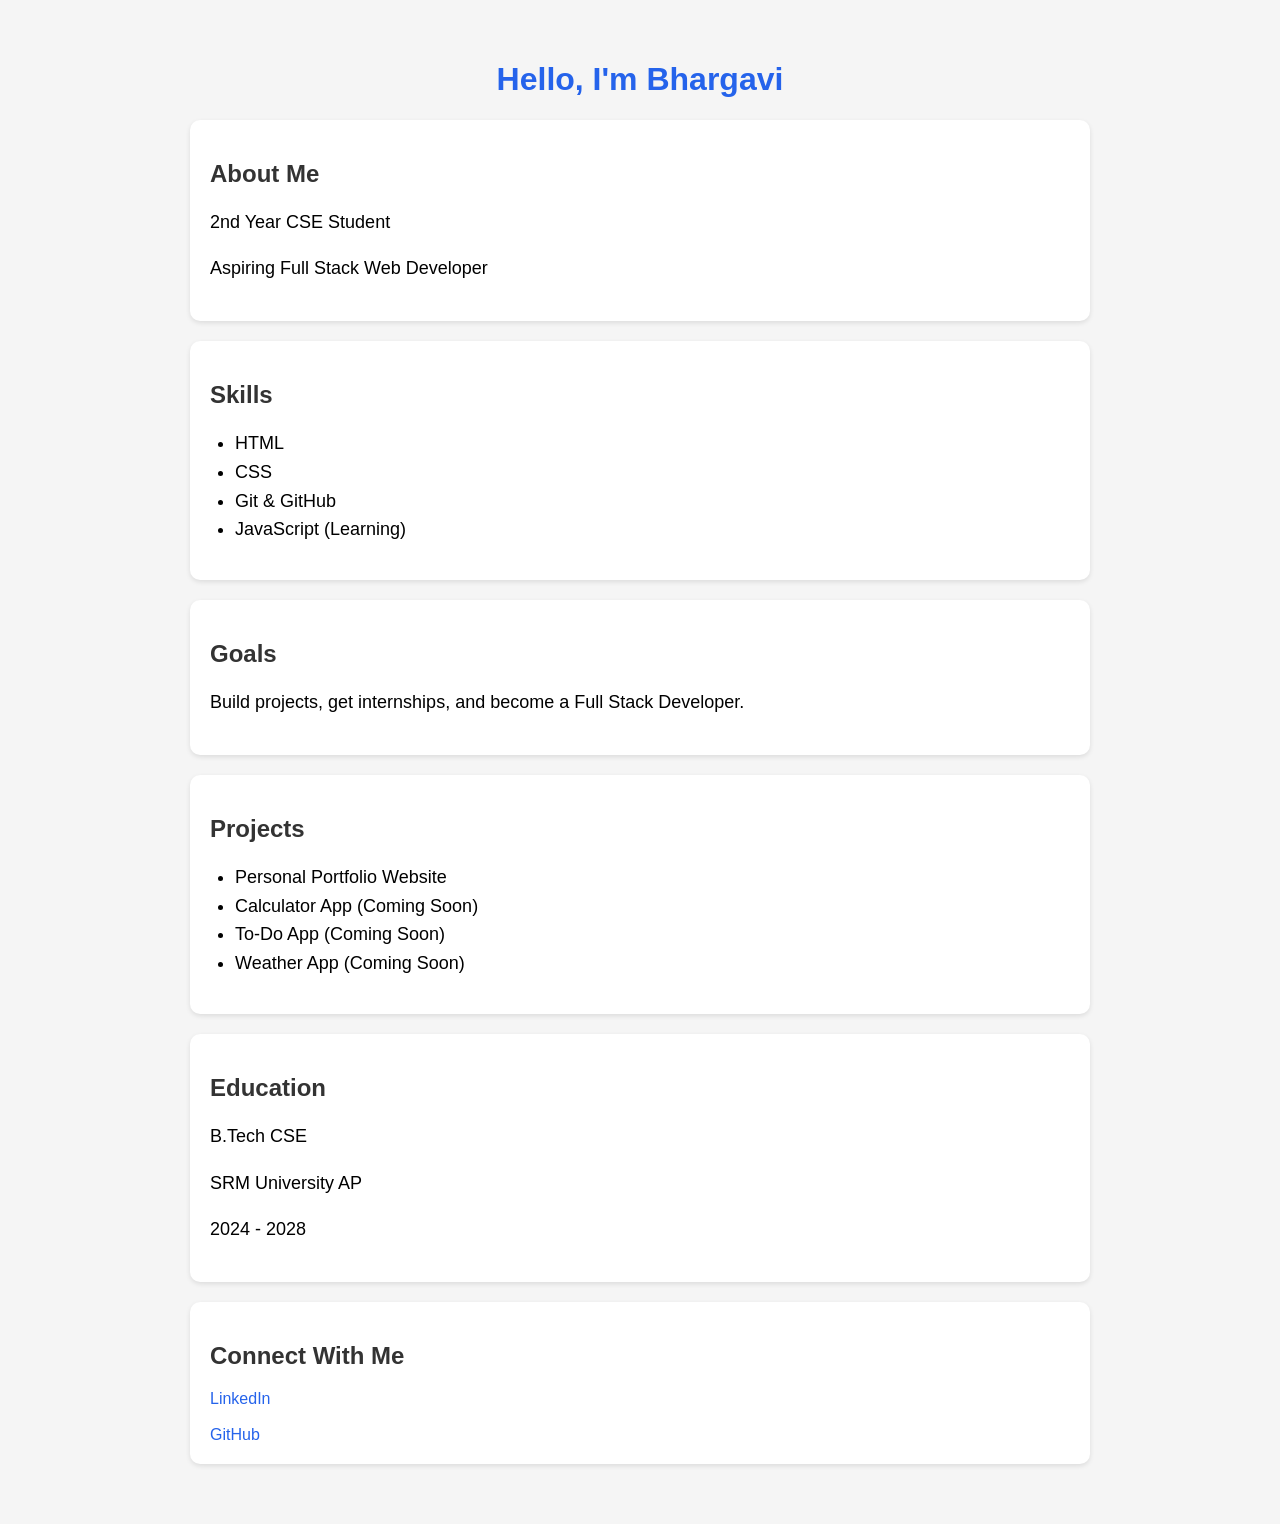
==== index.html @ 68063d1c "Update index.html" ====
<!DOCTYPE html>
<html>
<head>
    <title>Bhargavi's Portfolio</title>
    <link rel="stylesheet" href="style.css">
</head>

<body>

    <h1>Hello, I'm Bhargavi</h1>

    <section>
        <h2>About Me</h2>
        <p>2nd Year CSE Student</p>
        <p>Aspiring Full Stack Web Developer</p>
    </section>

    <section>
        <h2>Skills</h2>
        <ul>
            <li>HTML</li>
            <li>CSS</li>
            <li>Git & GitHub</li>
            <li>JavaScript (Learning)</li>
        </ul>
    </section>

    <section>
        <h2>Goals</h2>
        <p>Build projects, get internships, and become a Full Stack Developer.</p>
    </section>

    <section>
        <h2>Projects</h2>
        <ul>
            <li>Personal Portfolio Website</li>
            <li>Calculator App (Coming Soon)</li>
            <li>To-Do App (Coming Soon)</li>
            <li>Weather App (Coming Soon)</li>
        </ul>
    </section>

    <section>
        <h2>Education</h2>
        <p>B.Tech CSE</p>
        <p>SRM University AP</p>
        <p>2024 - 2028</p>
    </section>

    <section>
        <h2>Connect With Me</h2>
        <a href="YOUR_LINKEDIN_URL" target="_blank">LinkedIn</a>
        <br><br>
        <a href="https://github.com/sowjanyabhargavi5" target="_blank">GitHub</a>
    </section>

</body>
</html>
---- style.css ----
body{
    font-family: Arial, sans-serif;
    background-color: #f5f5f5;
    padding: 40px;
    max-width: 900px;
    margin: auto;
}

h1{
    color: #2563eb;
    text-align: center;
}

h2{
    color: #333;
}

p, li{
    font-size: 18px;
    line-height: 1.6;
}

section{
    background: white;
    padding: 20px;
    margin: 20px 0;
    border-radius: 10px;
    box-shadow: 0 2px 5px rgba(0,0,0,0.1);
}

ul{
    padding-left: 25px;
}

a{
    color: #2563eb;
    text-decoration: none;
}

button{
    background: #2563eb;
    color: white;
    border: none;
    padding: 10px 20px;
    border-radius: 5px;
    cursor: pointer;
    font-size: 16px;
}

button:hover{
    background: #1d4ed8;
}
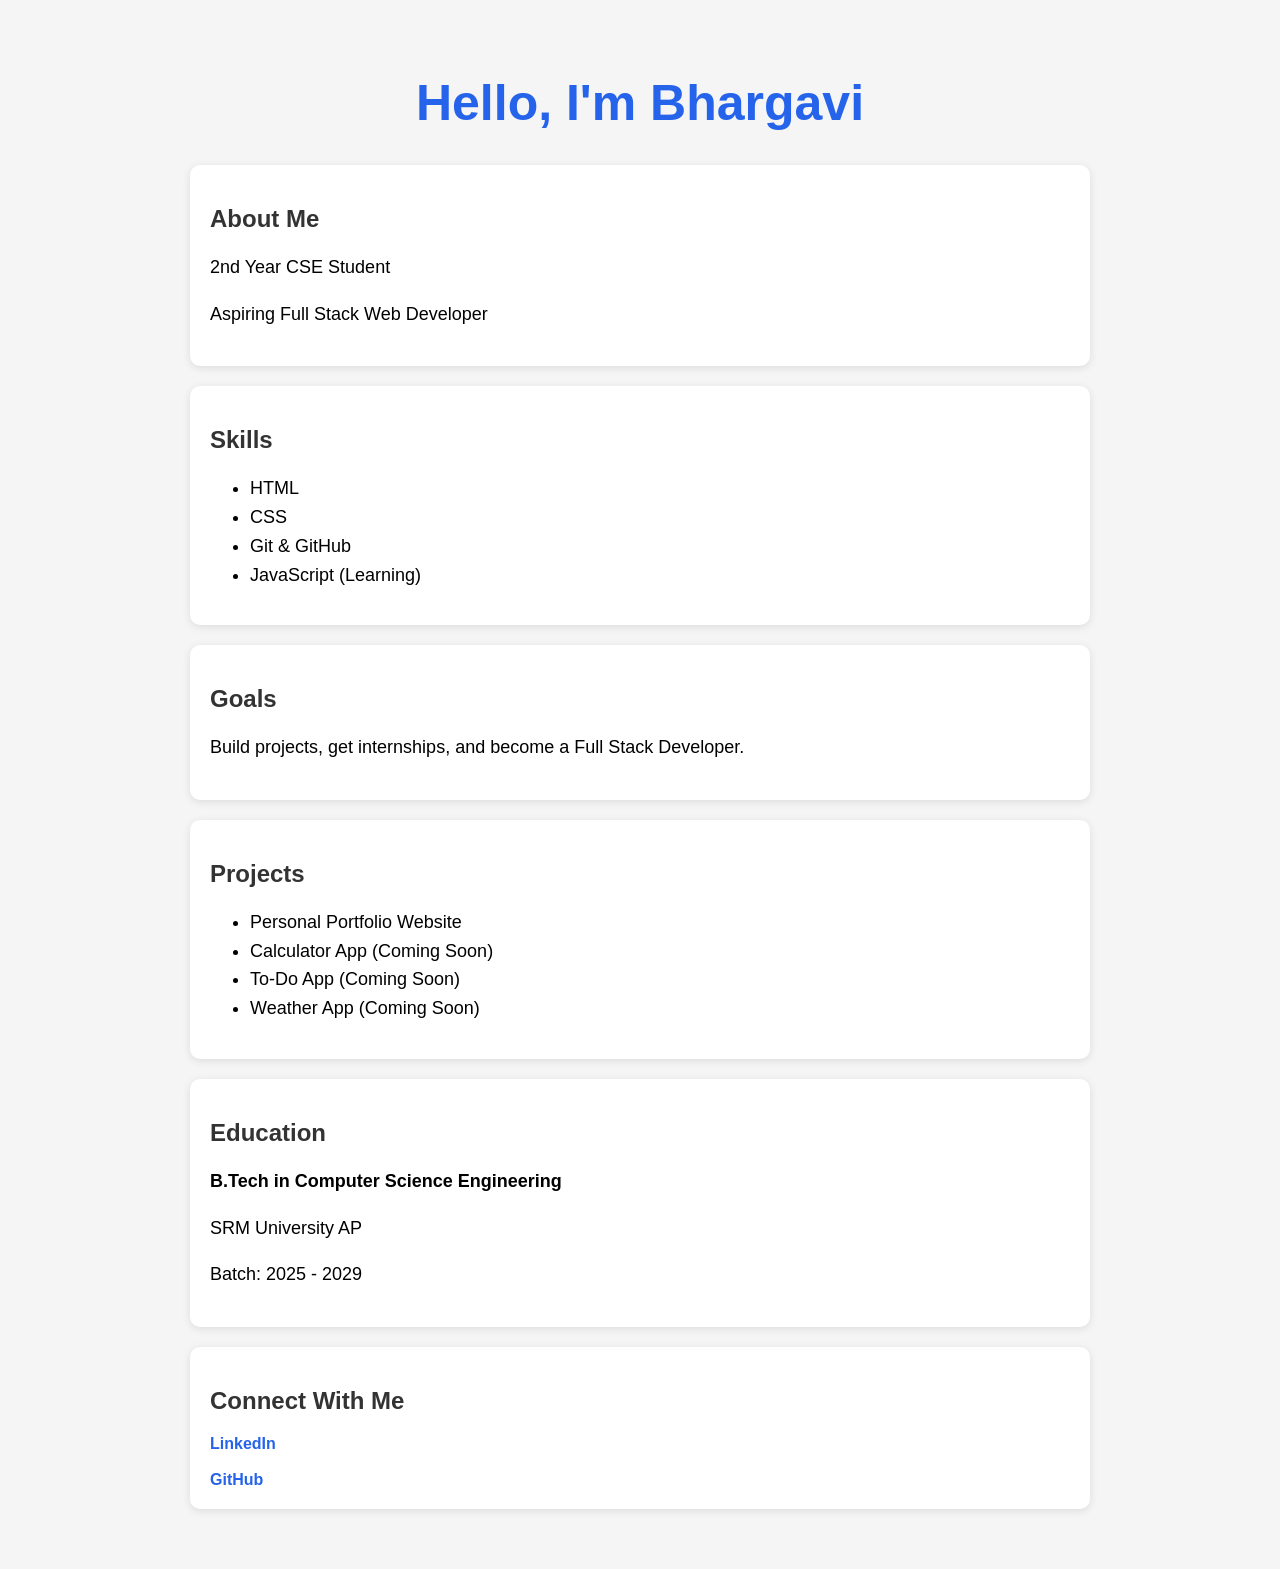
==== commit 39792991: "Update index.html" ====
--- a/index.html
+++ b/index.html
@@ -42,9 +42,9 @@
 
     <section>
         <h2>Education</h2>
-        <p>B.Tech CSE</p>
+        <p><strong>B.Tech in Computer Science Engineering</strong></p>
         <p>SRM University AP</p>
-        <p>2024 - 2028</p>
+        <p>Batch: 2025 - 2029</p>
     </section>
 
     <section>
--- a/style.css
+++ b/style.css
@@ -1,52 +1,40 @@
 body{
     font-family: Arial, sans-serif;
-    background-color: #f5f5f5;
-    padding: 40px;
-    max-width: 900px;
-    margin: auto;
+    background-color:#f5f5f5;
+    max-width:900px;
+    margin:auto;
+    padding:40px;
 }
 
 h1{
-    color: #2563eb;
-    text-align: center;
+    color:#2563eb;
+    text-align:center;
+    font-size:50px;
 }
 
 h2{
-    color: #333;
+    color:#333;
 }
 
-p, li{
-    font-size: 18px;
-    line-height: 1.6;
+p,li{
+    font-size:18px;
+    line-height:1.6;
 }
 
 section{
-    background: white;
-    padding: 20px;
-    margin: 20px 0;
-    border-radius: 10px;
-    box-shadow: 0 2px 5px rgba(0,0,0,0.1);
-}
-
-ul{
-    padding-left: 25px;
+    background:white;
+    padding:20px;
+    margin:20px 0;
+    border-radius:10px;
+    box-shadow:0 2px 8px rgba(0,0,0,0.1);
 }
 
 a{
-    color: #2563eb;
-    text-decoration: none;
+    color:#2563eb;
+    text-decoration:none;
+    font-weight:bold;
 }
 
-button{
-    background: #2563eb;
-    color: white;
-    border: none;
-    padding: 10px 20px;
-    border-radius: 5px;
-    cursor: pointer;
-    font-size: 16px;
+a:hover{
+    text-decoration:underline;
 }
-
-button:hover{
-    background: #1d4ed8;
-}
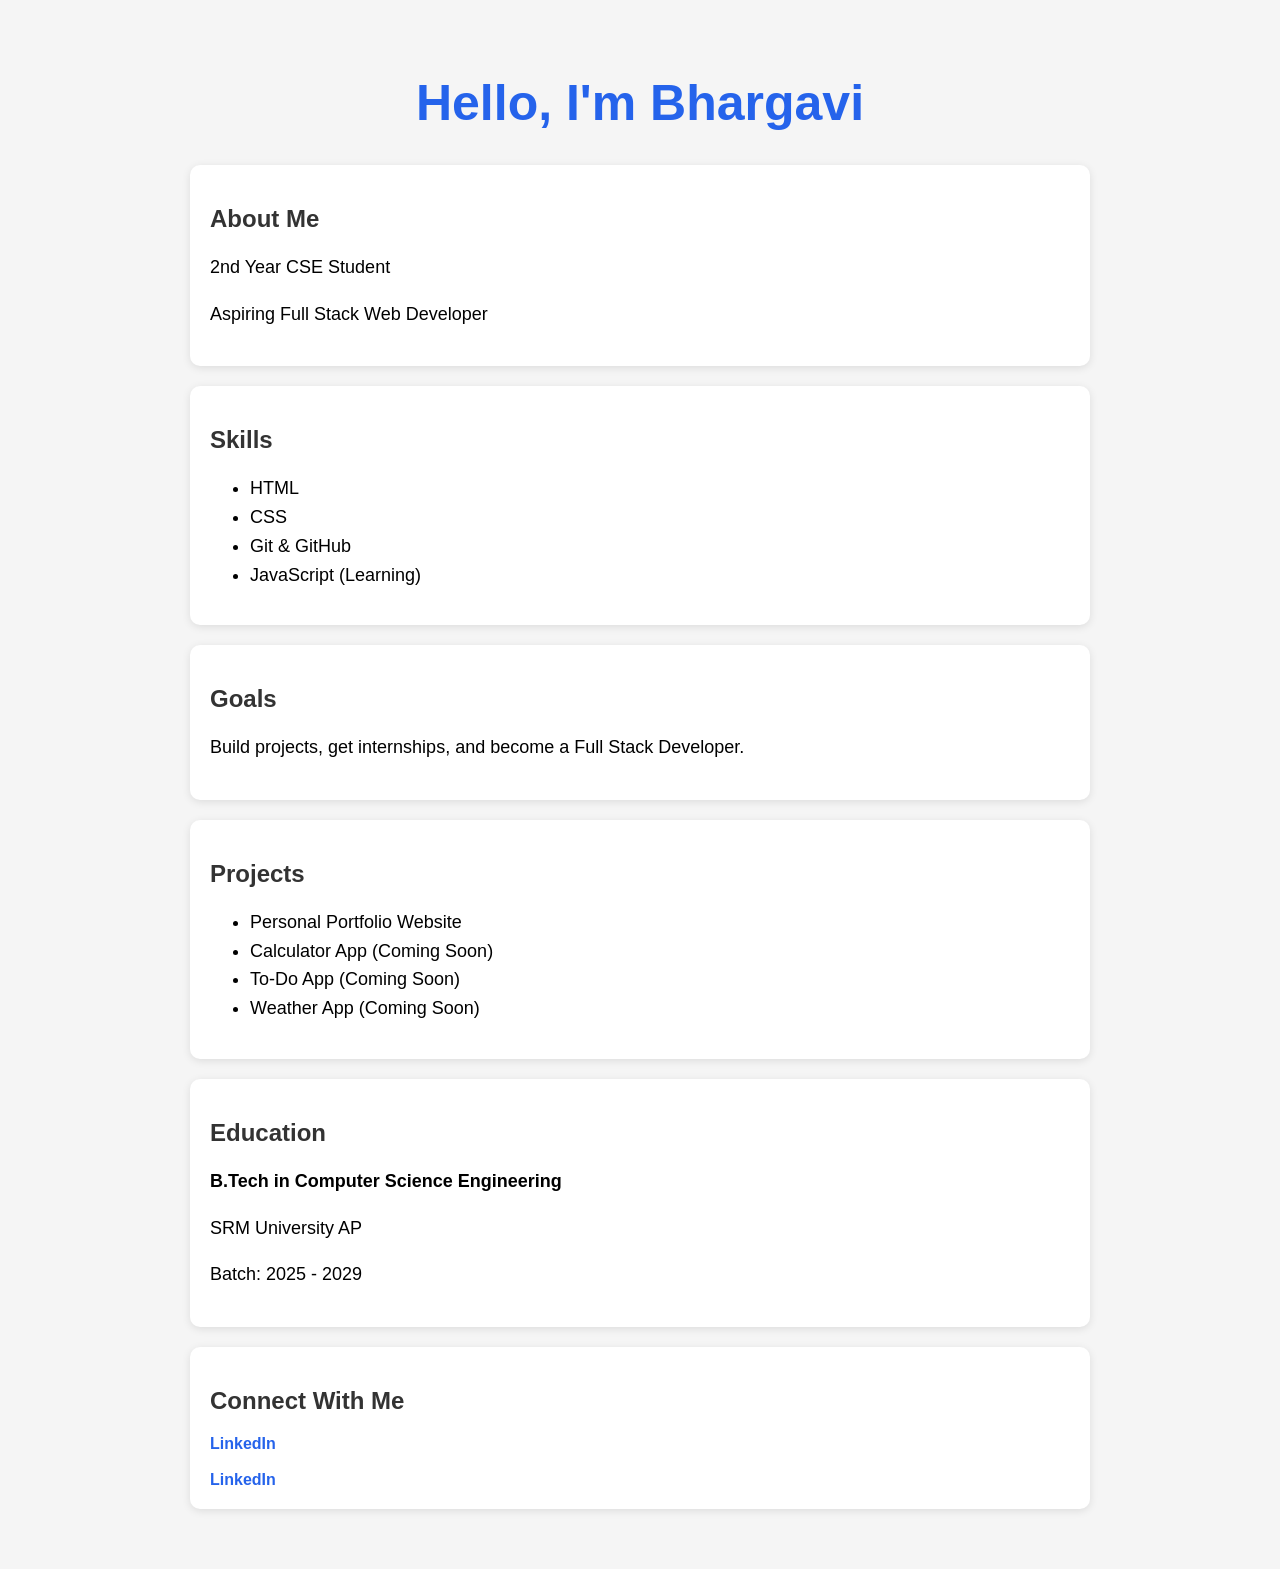
==== commit 45df7861: "Update index.html" ====
--- a/index.html
+++ b/index.html
@@ -51,7 +51,7 @@
         <h2>Connect With Me</h2>
         <a href="YOUR_LINKEDIN_URL" target="_blank">LinkedIn</a>
         <br><br>
-        <a href="https://github.com/sowjanyabhargavi5" target="_blank">GitHub</a>
+        <a href="https://www.linkedin.com/in/bhargavi-p-160a5380/" target="_blank">LinkedIn</a>
     </section>
 
 </body>
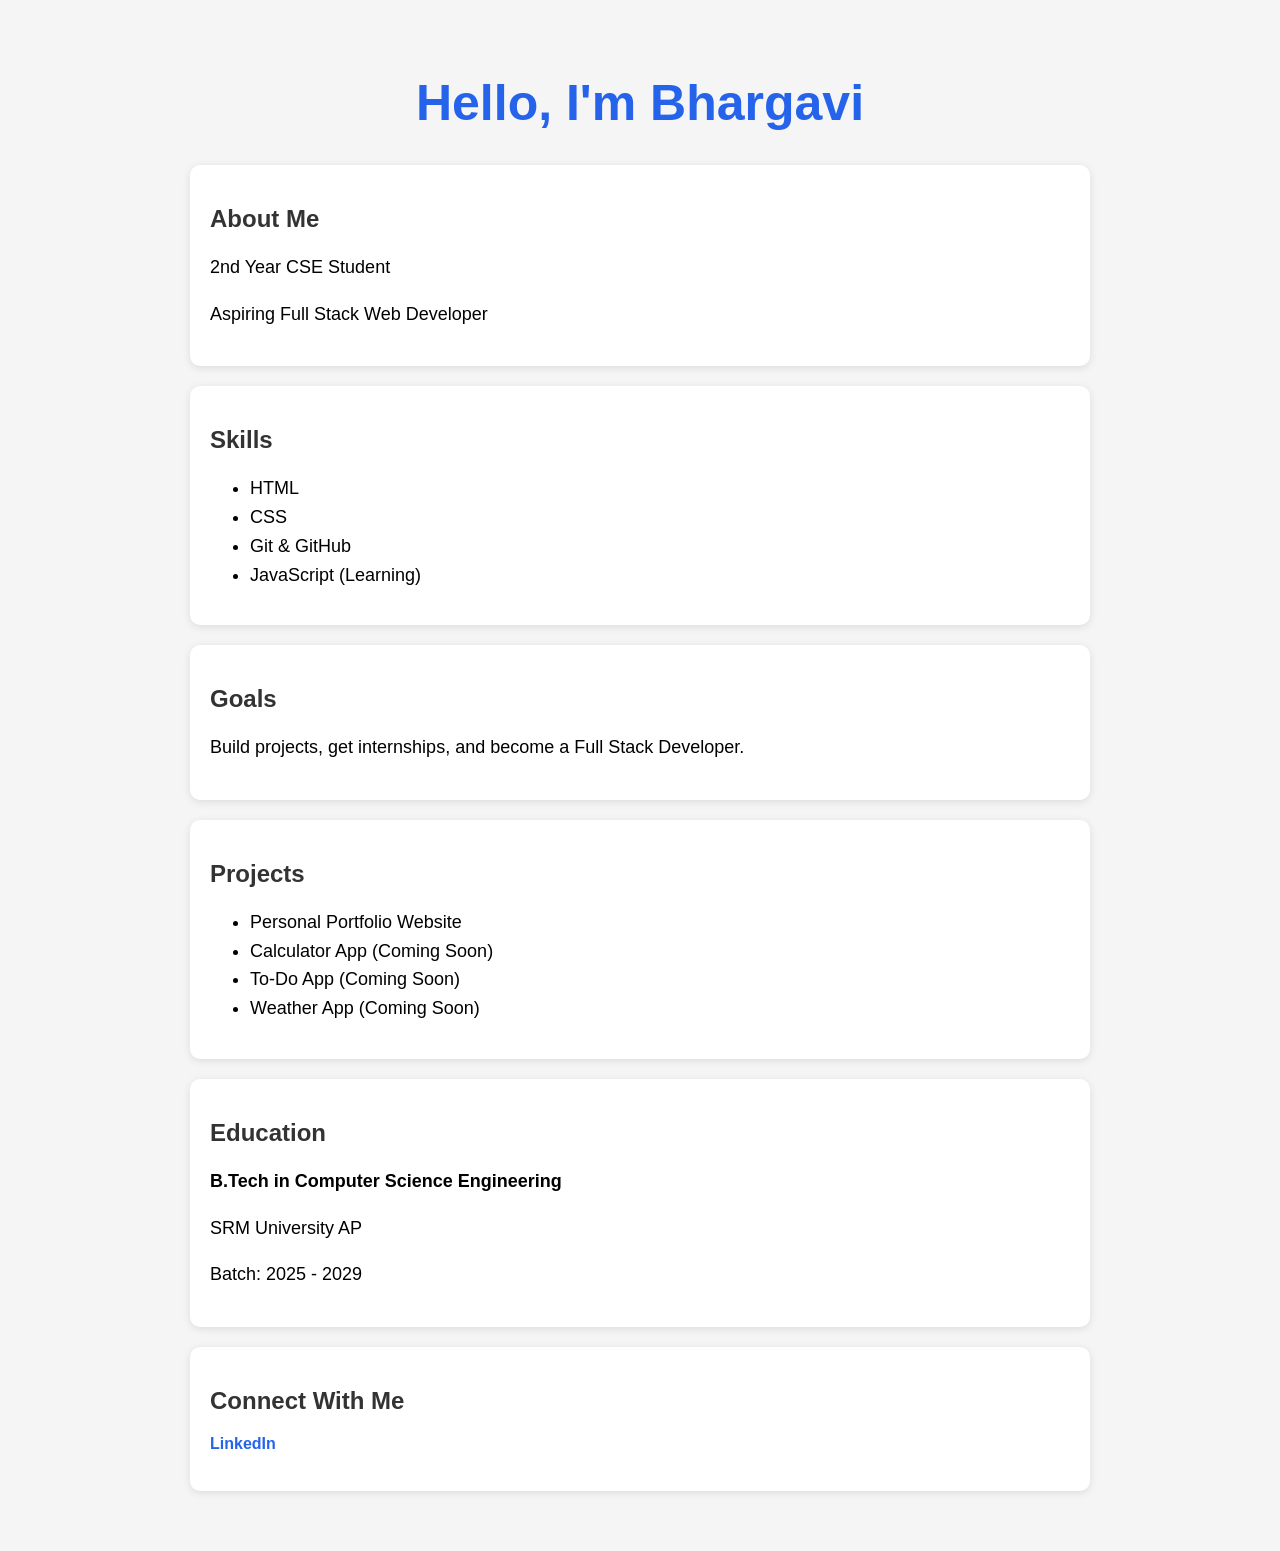
==== commit bd69ebf3: "Update index.html" ====
--- a/index.html
+++ b/index.html
@@ -51,7 +51,7 @@
         <h2>Connect With Me</h2>
         <a href="YOUR_LINKEDIN_URL" target="_blank">LinkedIn</a>
         <br><br>
-        <a href="https://www.linkedin.com/in/bhargavi-p-160a5380/" target="_blank">LinkedIn</a>
+        <a href=https://www.linkedin.com/in/bhargavi-p-1600a5380?utm_source=share_via&utm_content=profile&utm_medium=member_ios</a>
     </section>
 
 </body>
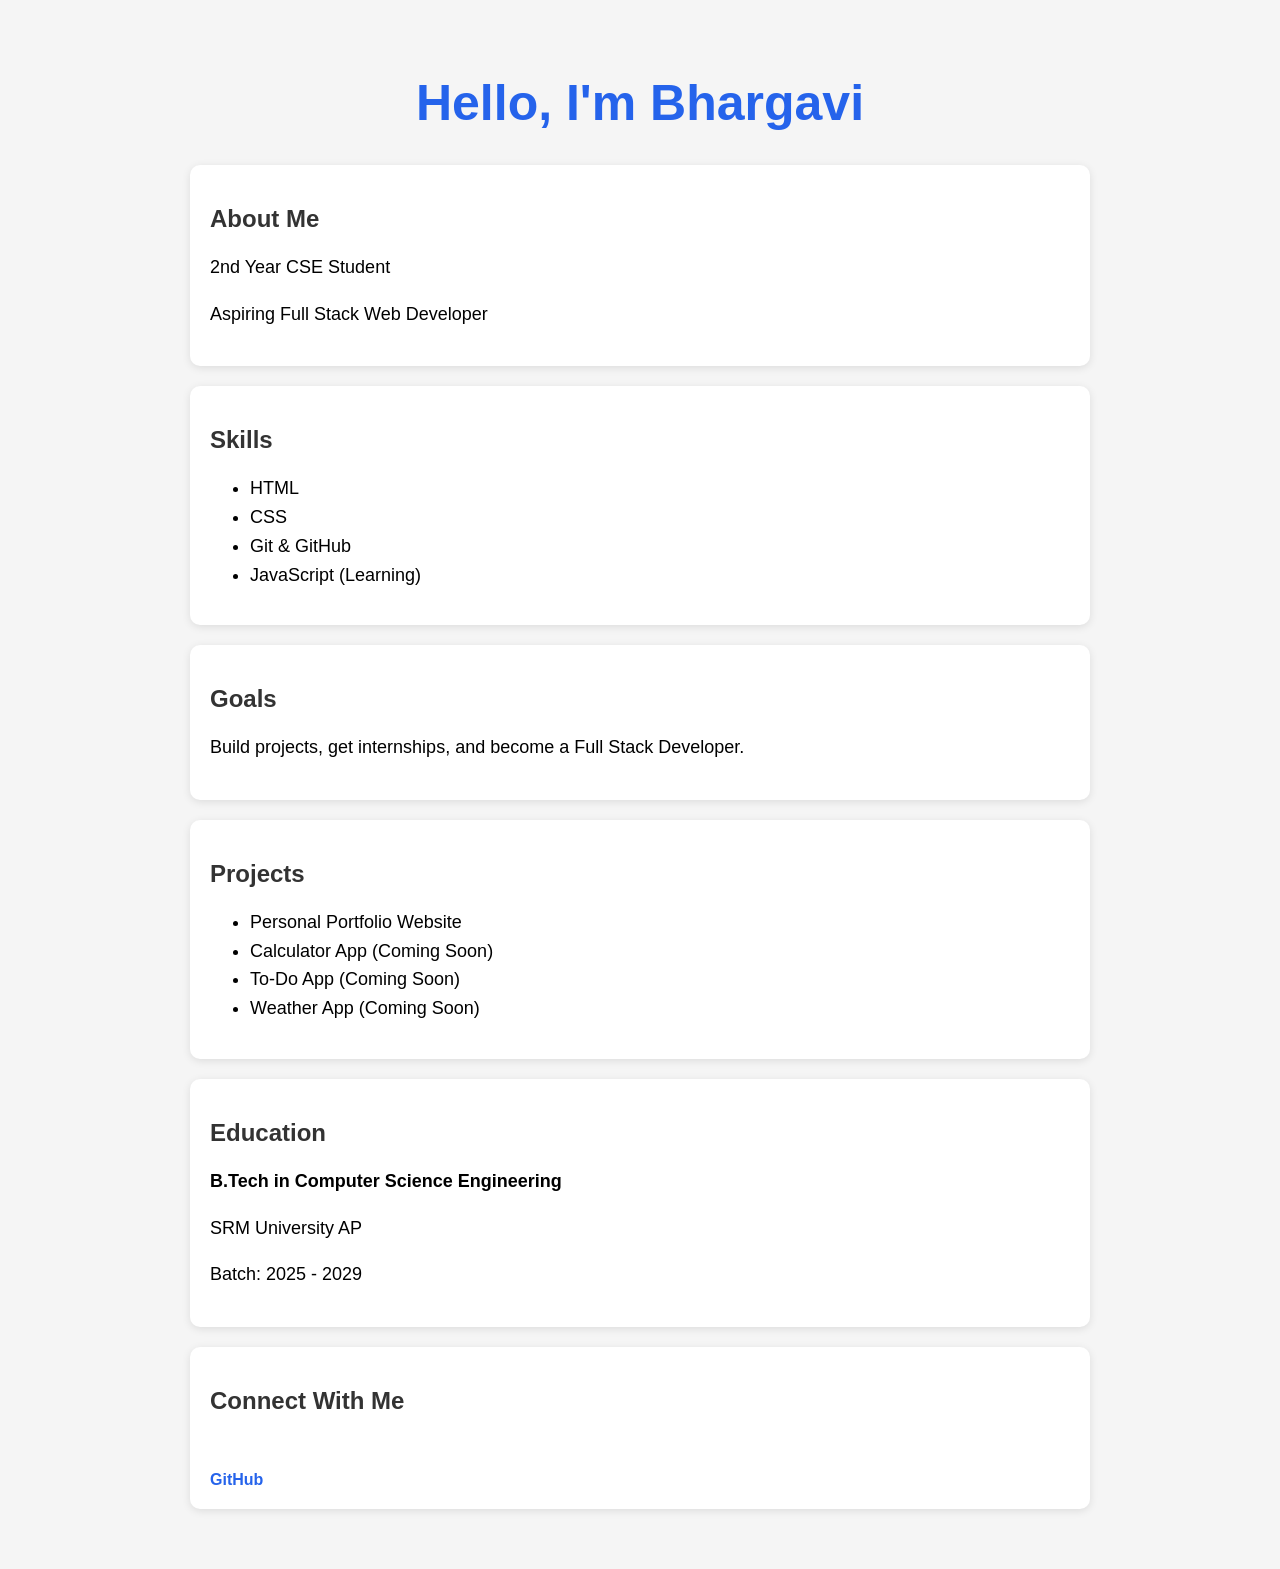
==== commit bf28d8b7: "Update index.html" ====
--- a/index.html
+++ b/index.html
@@ -47,11 +47,16 @@
         <p>Batch: 2025 - 2029</p>
     </section>
 
-    <section>
+   <section>
+
         <h2>Connect With Me</h2>
-        <a href="YOUR_LINKEDIN_URL" target="_blank">LinkedIn</a>
+
+        <a href=https://www.linkedin.com/in/bhargavi-p-1600a5380?utm_source=share_via&utm_content=profile&utm_medium=member_ios </a>
+
         <br><br>
-        <a href=https://www.linkedin.com/in/bhargavi-p-1600a5380?utm_source=share_via&utm_content=profile&utm_medium=member_ios</a>
+
+        <a href="https://github.com/sowjanyabhargavi5" target="_blank">GitHub</a>
+
     </section>
 
 </body>
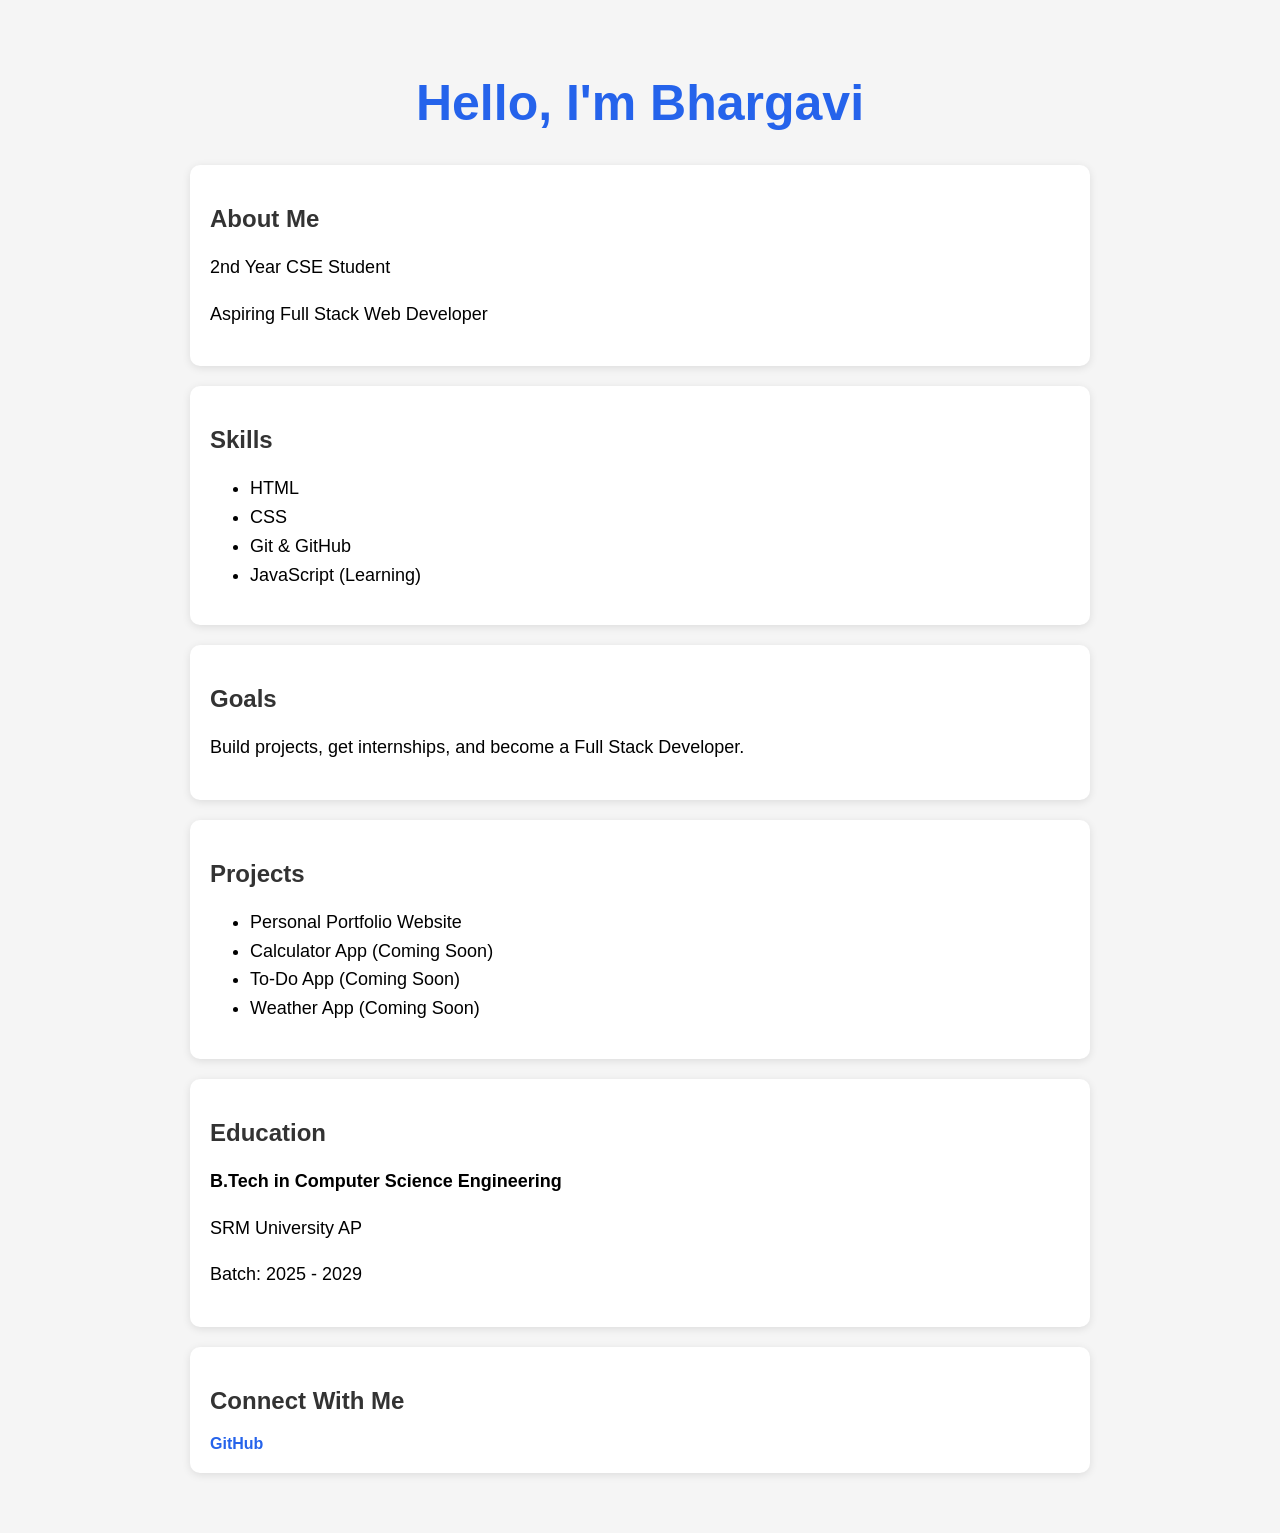
==== commit 2da4a767: "Update index.html" ====
--- a/index.html
+++ b/index.html
@@ -51,13 +51,17 @@
 
         <h2>Connect With Me</h2>
 
-        <a href=https://www.linkedin.com/in/bhargavi-p-1600a5380?utm_source=share_via&utm_content=profile&utm_medium=member_ios </a>
+        <a href="https://www.linkedin.com/in/bhargavi-p-1600a5380/" target="_blank>
+            LinkedIn
+        </a>
 
         <br><br>
 
-        <a href="https://github.com/sowjanyabhargavi5" target="_blank">GitHub</a>
+        <a href="https://github.com/sowjanyabhargavi5" target="_blank">
+            GitHub
 
-    </section>
+        </a>
+   </section>   
 
 </body>
 </html>
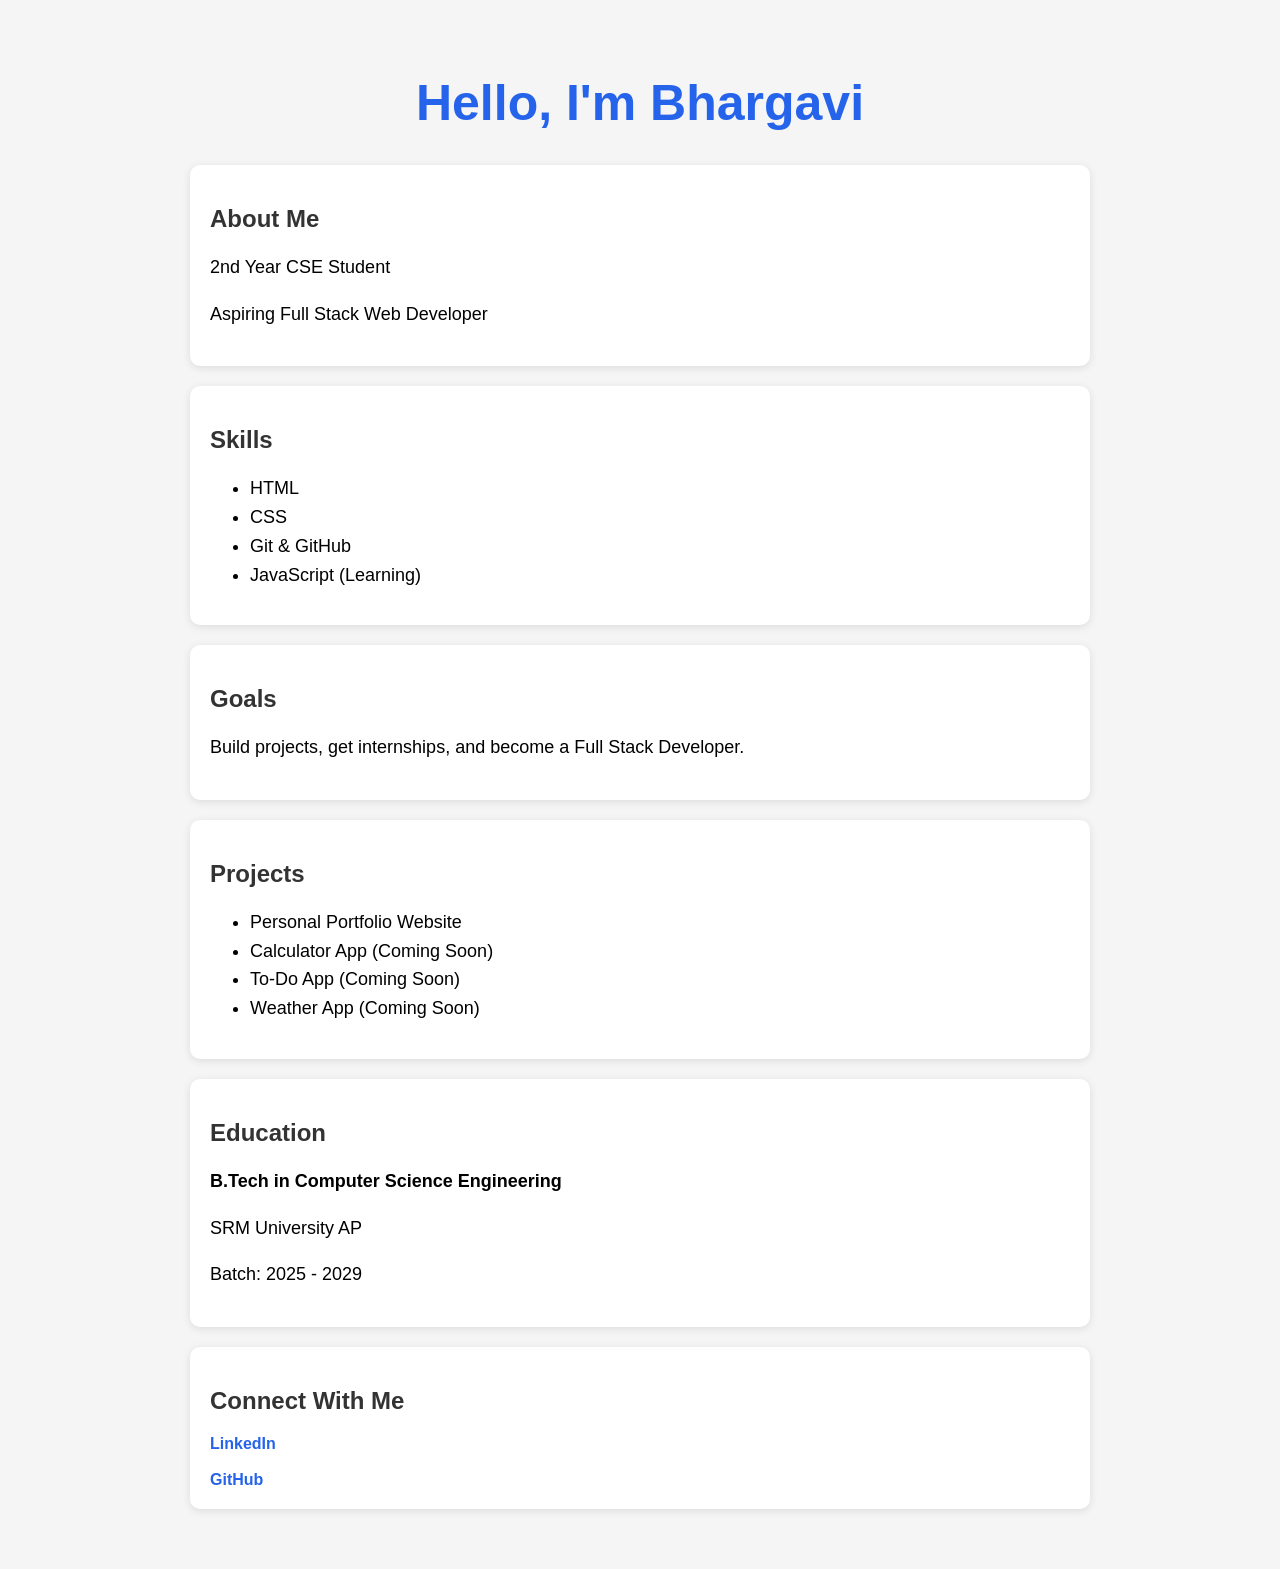
==== commit 426e8594: "Update index.html" ====
--- a/index.html
+++ b/index.html
@@ -51,7 +51,7 @@
 
         <h2>Connect With Me</h2>
 
-        <a href="https://www.linkedin.com/in/bhargavi-p-1600a5380/" target="_blank>
+        <a href="https://www.linkedin.com/in/bhargavi-p-1600a5380/" target="_blank">
             LinkedIn
         </a>
 
